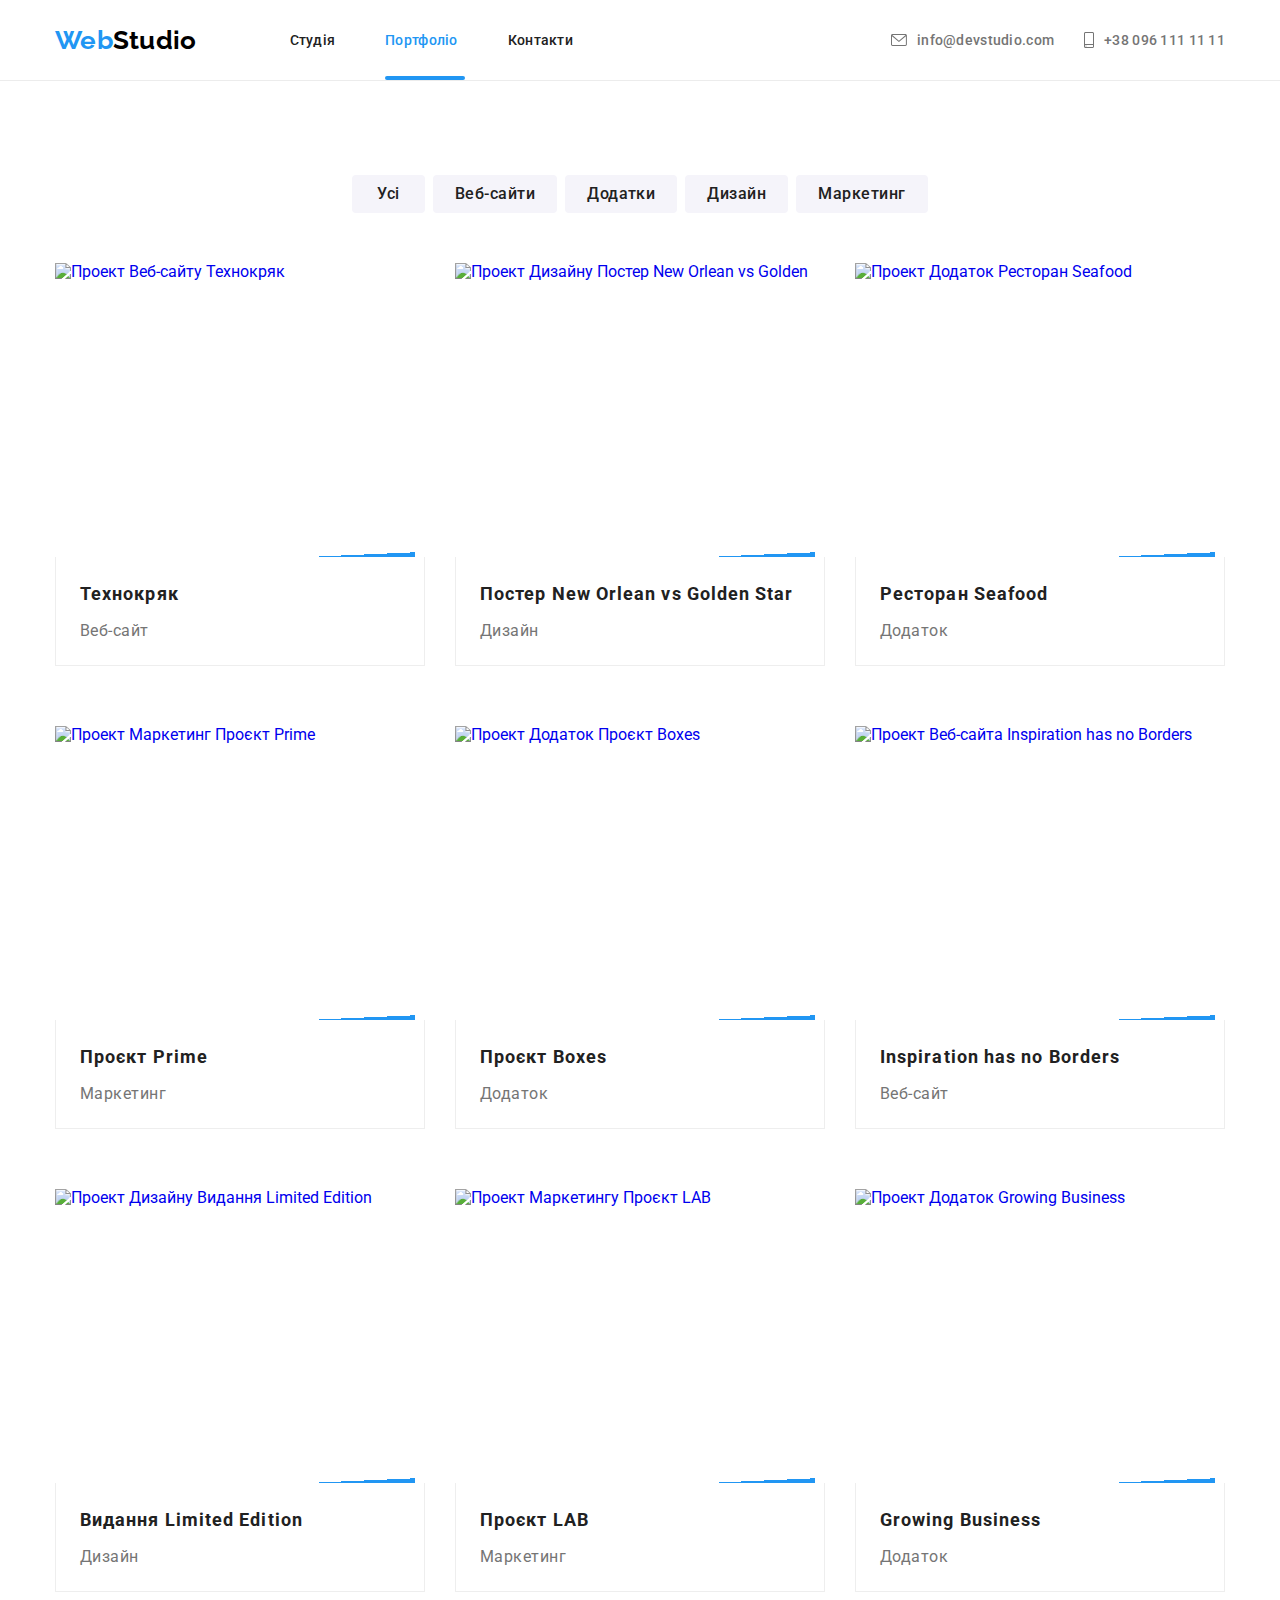
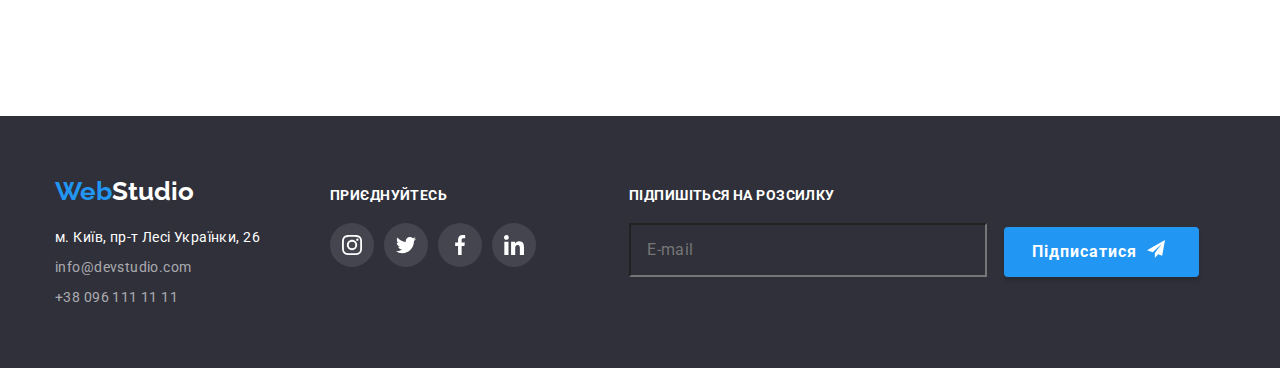
==== portfolio.html @ 95a54a56 "Кнопка в footer" ====
<!DOCTYPE html>
<html lang="uk">
  <head>
    <meta charset="UTF-8" />
    <meta http-equiv="X-UA-Compatible" content="IE=edge" />
    <meta name="viewport" content="width=device-width, initial-scale=1.0" />
    <title>Портфоліо</title>
    <!-- спочатку шрифти -->
    <link rel="preconnect" href="https://fonts.googleapis.com" />
    <link rel="preconnect" href="https://fonts.gstatic.com" crossorigin />
    <link
      rel="stylesheet"
      href="https://fonts.googleapis.com/css2?family=Raleway:wght@700&family=Roboto:wght@400;500;700;900&display=swap"
    />
    <!-- нормалізатор -->
    <link
      rel="stylesheet"
      href="https://cdnjs.cloudflare.com/ajax/libs/modern-normalize/1.0.0/modern-normalize.min.css"
    />
    <!-- мої стилі -->
    <link rel="stylesheet" href="./css/styles.css" />
  </head>
  <body>
    <!-- шапка сайта з навігацією-->
    <header class="header-section">
      <!--Logo-->
      <div class="container header-container">
        <a class="logo header" href="./index.html">
          <span class="logo web">Web</span>
          <span class="logo studio">Studio</span>
        </a>
        <!-- Навігація по сторінках сайта -->
        <nav class="header-nav">
          <ul class="header-nav-list">
            <li class="header-nav-item">
              <a class="header-nav-link" href="./index.html">Студія</a>
            </li>
            <li class="header-nav-item">
              <a class="header-nav-link current" href="./portfolio.html"
                >Портфоліо</a
              >
            </li>
            <li class="header-nav-item">
              <a class="header-nav-link" href="#contacts">Контакти</a>
            </li>
          </ul>
        </nav>
        <!-- Лінки контактів -->
        <ul class="header-contact-list">
          <li class="header-contact-item">
            <a class="header-contact-link" href="mailto:info@devstudio.com">
              <svg class="contact-icon" width="16" height="12">
                <use href="./images/icons.svg#envelope"></use>
              </svg>
              info@devstudio.com
            </a>
          </li>
          <li class="header-contact-item">
            <a class="header-contact-link" href="tel:+380961111111">
              <svg class="contact-icon" width="10" height="16">
                <use href="./images/icons.svg#smartphone"></use>
              </svg>
              +38 096 111 11 11
            </a>
          </li>
        </ul>
      </div>
    </header>
    <!--контент сторінки portfolio-->
    <main>
      <!-- content-portfolio-section-->
      <section class="portfolio-section section">
        <div class="container">
          <h1 class="title-first visually-hidden">Портфоліо</h1>
          <!-- list of buttons=filter portfolio  -->
          <ul class="filter-list">
            <li class="filter-item">
              <button type="button" class="filter-button btn all">Усі</button>
            </li>
            <li class="filter-item">
              <button type="button" class="filter-button btn web">
                Веб-сайти
              </button>
            </li>
            <li class="filter-item">
              <button type="button" class="filter-button btn app">
                Додатки
              </button>
            </li>
            <li class="filter-item">
              <button type="button" class="filter-button btn design">
                Дизайн
              </button>
            </li>
            <li class="filter-item">
              <button type="button" class="filter-button btn marketing">
                Маркетинг
              </button>
            </li>
          </ul>
          <!--  list of project cards  -->
          <ul class="projects-list">
            <!--project1 11 Веб-сайт Технокряк  -->
            <li class="project-item">
              <a class="project-link" href="#">
                <div class="thumb">
                  <img
                    class="project-img"
                    src="./images/project1.jpg"
                    alt="Проект Веб-сайту Технокряк"
                  />
                  <div class="overlay">
                    <p class="overlay-text-project">
                      Ресурс пропонує комплексні пропозиції з різним рівнем
                      функціоналу та сервісів. Все це дозволить відвідувачу
                      отримати вичерпні відомості про компанію чи приватну
                      особу.
                    </p>
                  </div>
                </div>

                <div class="group-portfolio">
                  <h2 class="project-title">Технокряк</h2>
                  <p class="project-type">Веб-сайт</p>
                </div>
              </a>
            </li>
            <!--project2 12 Дизайн Постер New Orlean vs Golden Star -->
            <li class="project-item">
              <a class="project-link" href="#">
                <div class="thumb">
                  <img
                    class="project-img"
                    src="./images/project2.jpg"
                    alt="Проект Дизайну Постер New Orlean vs Golden"
                  />
                  <div class="overlay">
                    <p class="overlay-text-project">
                      Ресурс пропонує комплексні пропозиції з різним рівнем
                      функціоналу та сервісів. Все це дозволить відвідувачу
                      отримати вичерпні відомості про компанію чи приватну
                      особу.
                    </p>
                  </div>
                </div>
                <div class="group-portfolio">
                  <h2 class="project-title">
                    Постер New Orlean vs Golden Star
                  </h2>
                  <p class="project-type">Дизайн</p>
                </div>
              </a>
            </li>
            <!--project3 13 Додаток Ресторан Seafood -->
            <li class="project-item">
              <a class="project-link" href="#">
                <div class="thumb">
                  <img
                    class="project-img"
                    src="./images/project3.jpg"
                    project-title
                    alt="Проект Додаток Ресторан Seafood"
                  />
                  <div class="overlay">
                    <p class="overlay-text-project">
                      Ресурс пропонує комплексні пропозиції з різним рівнем
                      функціоналу та сервісів. Все це дозволить відвідувачу
                      отримати вичерпні відомості про компанію чи приватну
                      особу.
                    </p>
                  </div>
                </div>
                <div class="group-portfolio">
                  <h2 class="project-title">Ресторан Seafood</h2>
                  <p class="project-type">Додаток</p>
                </div>
              </a>
            </li>
            <!--project4 21 Маркетинг Проєкт Prime  -->
            <li class="project-item">
              <a class="project-link" href="#">
                <div class="thumb">
                  <img
                    class="project-img"
                    src="./images/project4.jpg"
                    alt="Проект Маркетинг Проєкт Prime"
                  />
                  <div class="overlay">
                    <p class="overlay-text-project">
                      Ресурс пропонує комплексні пропозиції з різним рівнем
                      функціоналу та сервісів. Все це дозволить відвідувачу
                      отримати вичерпні відомості про компанію чи приватну
                      особу.
                    </p>
                  </div>
                </div>
                <div class="group-portfolio">
                  <h2 class="project-title">Проєкт Prime</h2>
                  <p class="project-type">Маркетинг</p>
                </div>
              </a>
            </li>
            <!--project5 22 Додаток Проєкт Boxes -->
            <li class="project-item">
              <a class="project-link" href="#">
                <div class="thumb">
                  <img
                    class="project-img"
                    src="./images/project5.jpg"
                    alt="Проект Додаток Проєкт Boxes"
                  />
                  <div class="overlay">
                    <p class="overlay-text-project">
                      Ресурс пропонує комплексні пропозиції з різним рівнем
                      функціоналу та сервісів. Все це дозволить відвідувачу
                      отримати вичерпні відомості про компанію чи приватну
                      особу.
                    </p>
                  </div>
                </div>
                <div class="group-portfolio">
                  <h2 class="project-title">Проєкт Boxes</h2>
                  <p class="project-type">Додаток</p>
                </div>
              </a>
            </li>
            <!--project6 23 Веб-сайт Inspiration has no Borders -->
            <li class="project-item">
              <a class="project-link link" href="#">
                <div class="thumb">
                  <img
                    class="project-img"
                    src="./images/project6.jpg"
                    alt="Проект Веб-сайта Inspiration has no Borders"
                  />
                  <div class="overlay">
                    <p class="overlay-text-project">
                      Ресурс пропонує комплексні пропозиції з різним рівнем
                      функціоналу та сервісів. Все це дозволить відвідувачу
                      отримати вичерпні відомості про компанію чи приватну
                      особу.
                    </p>
                  </div>
                </div>
                <div class="group-portfolio">
                  <h2 class="project-title">Inspiration has no Borders</h2>
                  <p class="project-type">Веб-сайт</p>
                </div>
              </a>
            </li>
            <!--project7 31 Дизайн Видання Limited Edition -->
            <li class="project-item">
              <a class="project-link link" href="#">
                <div class="thumb">
                  <img
                    class="project-img"
                    src="./images/project7.jpg"
                    alt="Проект Дизайну Видання Limited Edition"
                  />
                  <div class="overlay">
                    <p class="overlay-text-project">
                      Ресурс пропонує комплексні пропозиції з різним рівнем
                      функціоналу та сервісів. Все це дозволить відвідувачу
                      отримати вичерпні відомості про компанію чи приватну
                      особу.
                    </p>
                  </div>
                </div>
                <div class="group-portfolio">
                  <h2 class="project-title">Видання Limited Edition</h2>
                  <p class="project-type">Дизайн</p>
                </div>
              </a>
            </li>
            <!--project8 32 Мркетинг Проєкт LAB -->
            <li class="project-item">
              <a class="project-link link" href="#">
                <div class="thumb">
                  <img
                    class="project-img"
                    src="./images/project8.jpg"
                    alt="Проект Маркетингу Проєкт LAB"
                  />
                  <div class="overlay">
                    <p class="overlay-text-project">
                      Ресурс пропонує комплексні пропозиції з різним рівнем
                      функціоналу та сервісів. Все це дозволить відвідувачу
                      отримати вичерпні відомості про компанію чи приватну
                      особу.
                    </p>
                  </div>
                </div>
                <div class="group-portfolio">
                  <h2 class="project-title">Проєкт LAB</h2>
                  <p class="project-type">Маркетинг</p>
                </div>
              </a>
            </li>
            <!--project9 33 Додаток Growing Business -->
            <li class="project-item">
              <a class="project-link link" href="#">
                <div class="thumb">
                  <img
                    class="project-img"
                    src="./images/project9.jpg"
                    alt="Проект Додаток Growing Business"
                  />
                  <div class="overlay">
                    <p class="overlay-text-project">
                      Ресурс пропонує комплексні пропозиції з різним рівнем
                      функціоналу та сервісів. Все це дозволить відвідувачу
                      отримати вичерпні відомості про компанію чи приватну
                      особу.
                    </p>
                  </div>
                </div>
                <div class="group-portfolio">
                  <h2 class="project-title">Growing Business</h2>
                  <p class="project-type">Додаток</p>
                </div>
              </a>
            </li>
          </ul>
        </div>
      </section>
    </main>
    <footer class="footer-section" id="contacts">
      <div class="container footer-combine">
        <div class="footer-left">
          <a class="logo footer" href="./index.html"
            ><span class="logo web">Web</span
            ><span class="logo studio">Studio</span>
          </a>
          <address class="address-section">
            <ul class="footer-list">
              <li class="footer-list-item">
                <a
                  class="footer-link map"
                  href="https://goo.gl/maps/kqAVkC1o9cEqBrma6"
                  target="_blank"
                  rel="noopener noreferrer nofollow"
                  >м. Київ, пр-т Лесі Українки, 26</a
                >
              </li>
              <li class="footer-list-item">
                <a class="footer-link" href="mailto:info@devstudio.com"
                  >info@devstudio.com</a
                >
              </li>
              <li class="footer-list-item">
                <a class="footer-link" href="tel:+380961111111"
                  >+38 096 111 11 11</a
                >
              </li>
            </ul>
          </address>
        </div>
        <div class="footer-right">
          <p class="social-text">приєднуйтесь</p>
          <ul class="social-link-list footer">
            <li class="social-link-item">
              <a href="" class="social-link-button footer">
                <svg class="social-link-icon" width="20" height="20">
                  <use href="./images/icons.svg#instagram"></use>
                </svg>
              </a>
            </li>
            <li class="social-link-item">
              <a href="" class="social-link-button footer">
                <svg class="social-link-icon" width="20" height="20">
                  <use href="./images/icons.svg#twitter"></use>
                </svg>
              </a>
            </li>
            <li class="social-link-item">
              <a href="" class="social-link-button footer">
                <svg class="social-link-icon" width="20" height="20">
                  <use href="./images/icons.svg#facebook"></use>
                </svg>
              </a>
            </li>
            <li class="social-link-item">
              <a href="" class="social-link-button footer">
                <svg class="social-link-icon" width="20" height="20">
                  <use href="./images/icons.svg#linkedin"></use>
                </svg>
              </a>
            </li>
          </ul>
        </div>
        <form  class="footer-form">
          <label for="form-input" class="label-block">
            <span class="span-label">Підпишіться на розсилку</span>
            <input type="email"id="form-input" name="form-input"  placeholder="E-mail">
            <button type="submit" class="submit-btn btn">
              <span class="">Підписатися</span>
              <svg class="submit-icon" width="24" height="24">
                  <use href="./images/icons.svg#submit"></use>
                </svg>
            </button>
          </label>
        </form>
      </div>
    </footer>
  </body>
</html>
---- css/styles.css ----
/* змінні */
/* палітра проекта */
:root {
  --prime-bg-color--: #ffffff; /*білий*/
  --second-bg-color--: #2f303a; /*темно сірий*/
  --title-ccolor--: #212121; /*чорний*/
  --accent-color--: #2196f3; /*голубий*/
  --text-color--: #757575; /*сірий*/
  --button-bg-color--: #f5f4fa;
  --icon-color--: #afb1b8; /*світло сірий */

  /* шрифти проекта  */
  --prime-font-family--: "Roboto", sans-serif;
  --second-font-family--: "Raleway", sans-serif;
  /* Властивості для переходів */
  --color--: color;
  --fill--: fill;
  --bgcolor--: background-color;
  --bordercolor--: border-color;
  --filter--: filter;
  --transform--: transform;
  --duration--: 250ms;
  --cubic--: cubic-bezier(0.4, 0, 0.2, 1);
}
/* глобальні налаштування */
body {
  font-family: var(--prime-font-family--); /*'Roboto', sans-serif*/
  color: var(--text-color--);
  background-color: var(--prime-bg-color--);
}

/* reset  обнулюємо відступи/стилі призначені browser*/
h1,
h2,
h3,
h4,
h5,
h6,
p {
  margin: 0;
}

ul {
  margin: 0;
  padding: 0;
  list-style: none;
}
li {
  margin: 0;
  padding: 0;
}

img {
  display: block;
}
a {
  text-decoration: none;
}
/*загальне налаштування для кнопок */
.btn {
  font-family: var(--prime-font-family--);
  border: none;
  cursor: pointer;
}
/* активна кнопка */
.active {
  color: var(--prime-bg-color--);
  background: var(--accent-color--);
}

/* скриває елемент */
.visually-hidden {
  position: fixed;
  transform: scale(0);
}
/* більший контейнер */
.big-container {
  max-width: 1600px;
  margin: 0 auto; /* батько центрує  в собі*/
}

/* меньший контейнер  */
.container {
  width: 1200px;
  margin: 0 auto; /*вертик забирає горизонт центрує блоковий*/
  padding: 0 15px;
}
/* спільна властивість секцій */
.section {
  padding-bottom: 94px;
}

.uppercase {
  text-transform: uppercase;
}

/* h1 */
.title-first {
  font-weight: 900;
  font-size: 44px;
  line-height: calc(60 / 44);
  text-align: center;
  letter-spacing: 0.06em;
  text-transform: uppercase;
  color: var(--title-color--);
}
/* h2 */
.title-second {
  font-weight: 700;
  font-size: 36px;
  line-height: calc(42 / 36);
  text-align: center;
  letter-spacing: 0.03em;
  color: var(--title-ccolor--);
}
/* h3 */
.title-third {
  font-weight: 700;
  font-size: 14px;
  line-height: calc(16 / 14);
  letter-spacing: 0.03em;
  text-align: center;
  /* text-transform: uppercase; */
  color: var(--title-ccolor--);
}

/* стилі header */

.header-section {
  /* спільний шрифт */
  font-weight: 500;
  font-size: 14px;
  line-height: calc(16 / 14);
  letter-spacing: 0.02em;

  /* margin-bottom:21px; */
}
/* logo */
.logo {
  font-family: "Raleway", sans-serif;
  font-weight: 700;
  font-style: normal;
  font-size: 26px;
  line-height: calc(31 / 26);
  letter-spacing: 3%;
}
.logo.header {
  display: flex;;
  transition:transform 500ms linear;
}
.logo.web {
  color: var(--accent-color--);
}
.logo.studio {
  display: inline-block;
  margin-right: 93px;
  color: #000;
}
.logo.header:hover{
  transform:scale(2);
}
.header-section {
  border-bottom: 1px solid#ECECEC;

}
/* весь header у flex container */
.header-container {
  display: flex;
  /* justify-content: space-between; */
  align-items: center;

}
/* Навігація по сторінках сайта */
/* навігація  в header  flex container*/
.header-nav-list {
  display: flex;
  justify-content: space-between;
  margin-right: 318px;
}
/* елементи навігації */
.header-nav-item:not(:last-child) {
  margin-right: 50px;
}


/* padding link збільшує зону клікабельності */
.header-nav-link {
  position: relative;
  color: var(--title-ccolor--);
  padding: 32px 0px;
  transition: var(--color--) var(--duration--) var(--cubic--)
 }

 /* hover на посиланнях в навігації */
.header-contact-link:focus,
.header-contact-link:hover,
.header-nav-link:focus,
.header-nav-link:hover
 {
  color: var(--accent-color--);
  
}

.header-nav-link.current::after {
  position: absolute;
  bottom: 0;
  left: 0;
  content: "";
  display: block; /*даємо геометрію бо псевдокласи рядкові ел-ти*/
  width: 110%; /*риска шириною батька header-nav-link*/
  height: 4px; /*висота риски*/
  border-radius: 4px; /*заокруглена*/
  background-color: var(--accent-color--);
  transition: var(--bgcolor--)var(--duration--)var(--cubic--),
              transform 300ms linear;
   
}
.header-nav-link.current:hover:after {
  transform:rotate(180deg);
}

/* hover/focus на контакти в header */
.header-contact-link:focus,
.header-contact-link:hover .contact-icon {
  fill: var(--accent-color--);
  color: var(--accent-color--);
}

/* .header-nav-link.current:hover:after {
  transform: scale(2);
 } */

/* підсвітка посилання активної сторінки */
.current {
  color: var(--accent-color--);
}
/* Контакт ліст у flex щоб поставити у рядок */
.header-contact-list {
  display: flex;
  margin: 0 auto;
  gap: 30px;
}
/* .header-contact-item:not(:first-child) {
  margin-left: 30px;
} */

/* вигляд мейл і телефон */
.header-contact-link {
  display: flex;
  justify-content: center;
  align-items: center;
  color: var(--text-color--);
  padding: 32px 0px;
  gap: 10px;
  transition: var(--fill--) var(--duration--) var(--cubic--),
              var(--color--) var(--duration--) var(--cubic--);
}
/* колір  від  link-батька */
.contact-icon {
  display: block;
  fill: currentColor;
  transition: var(--fill--) var(--duration--) var(--cubic--),
              var(--color--) var(--duration--) var(--cubic--);
}

/* hover/focus на контакти в header */
.header-contact-link:focus,
.header-contact-link:hover .contact-icon {
  fill: var(--accent-color--);
  color: var(--accent-color--);
}



/* стилі index */
/* секція hero */
/* hero  title-first */

.hero-section {
  color: var(--prime-bg-color--); /*білий*шрифт */
  background: var(--second-bg-color--);
  background-image: linear-gradient(
      to bottom right,
      rgba(47, 48, 58, 0.4),
      rgba(47, 48, 58, 0.4)
    ),
    url("../images/hero.jpg");
  padding-top: 200px;
  padding-bottom: 200px;
}
/* анімація елемент падає зверху букви розїжджаються і все стає на місце */
@keyframes slide-to-bottom {
  0% {
    opacity: 0;
    transform: perspective(200px) translateY(-50px);
  }
  50% {
    opacity: 0.5;
    transform: perspective(200px) translateY(0);
    letter-spacing: 0.15em;
  }
  100% {
    opacity:1;
    transform: perspective(200px) translateY(0);
    letter-spacing: 0.06em;
  }
}

.title-first.hero-title {
  margin-left: auto;
  margin-right: auto;
  margin-bottom: 30px;
  width: 696px;
  animation: slide-to-bottom 5s linear 200ms both;
}

.hero-button {
  padding: 10px 32px;
  font-weight: 700;
  font-size: 16px;
  line-height: calc(30 / 16);
  letter-spacing: 0.06em;
  background-color: var(--accent-color--);
  color: var(--prime-bg-color);
  box-shadow: 0px 4px 4px rgba(0, 0, 0, 0.15);
  border-radius: 4px;
  display: block;
  margin: 0 auto; /*вертик забирає горизонтально центрує*/
  transition: var(--bgcolor--) var(--duration--) var(--cubic--);
  opacity:0;
  animation: butjump 300ms ease-out 1s 14 alternate-reverse forwards;
}
/*  */
@keyframes butjump {
  0% {
     opacity:0.5;
      transform:perspective(400px) translateY(-10px);
     }
    100% {
      opacity:1;
        transform:perspective(400px) translateY(0);
  }
}
.hero-button:focus,
.hero-button:hover {
  background-color: #188ce8;
}
/* підкладка для модального вікна */
.backdrop {
  position: fixed;
  top: 0;
  left: 0;
  width: 100%;
  height: 100%;
  background: rgba(0, 0, 0, 0.2);
  opacity:1;
  transition: opacity var(--duration--) var(--cubic--),
              visibility var(--duration--) var(--cubic--);
   
}
/* модальне вікно */
.modal {
  position: absolute;
  width:528px;
  height: 581px;
  right: 50%;
  top: 50%;
  transform: translate(50%, -50%) scale(1);
  background-color: #ffffff;
  box-shadow: 0px 1px 3px rgba(0, 0, 0, 0.12), 0px 1px 1px rgba(0, 0, 0, 0.14),
    0px 2px 1px rgba(0, 0, 0, 0.2);
  border-radius: 4px;
  transition:var(--transform--) 500ms var(--cubic--) ,
             var(--tramsform--) 500ms var(--cubic--);
  
 
}

.backdrop.is-hidden .modal {
  /* transform:translateX(-50%) translateY(-70%); */
  transform:scale(0.1);
}

/* .hero-button:active .modal{
 animation:modaltoggle 2s linear forwards;
}
.btn-close:active .modal {
 animation:modaltoggle 2s linear reverse forwards;
}  */
/* toggle */
.backdrop.is-hidden {
  visibility: hidden;
  opacity: 0;
  pointer-events: none;
}
.modal-text {
  padding-top: 40px;
}
/* кнопка закриття в модальному вікні */
.btn-close {
  position: absolute;
  top: 8px;
  right: 8px;
  background-color: #fff; /*фон кнопки*/
  display: block;
  padding: 0;
}
.icon-close {
  /* background-color:inherit; */
  fill: #fff; /*фон іконки*/
  /* хрестик,коло stroke :/*var(--button-bg-color--); */
}

/* секція Особливості */
/* feature-section */
/* h2 схований */
/* h3 - .tille-third */
/* feature-section обгорнута в  container 1200px */
.feature-section {
  padding-top: 94px;
}

/* список feature ставимо в рядок */
.feature-list {
  display: flex;
  justify-content: space-between;
}
/* заголовки в li feature-list */
.feature-list .title-third {
  text-align: left;
  margin-bottom: 10px;
}
/* p в li */
.feature-text {
  font-size: 14px;
  line-height: calc(24 / 14);
  letter-spacing: 0.03em;
  color: var(--text-color--);
}
/* колекція контайнера flex-list * /
/* всі елементи однакової величини на main axis */
.feature-list-item {
  flex-basis: 270px;
}
/* відстань між всіма ел-ми колекції крім останнього */
.feature-list-item:not(:last-child) {
  margin-right: 30px;
}
.icon-block {
  background: var(--button-bg-color--);
  border-radius: 4px;
  padding: 25px 100px;
  margin-bottom: 30px;
}
.feature-icon {
  display: block;
}
/* секція deal Чим ми займаємось */
/*h2 - .title-second*/

.container .deal {
  margin: 0px 15px;
}

.title-second.deal-title {
  margin-bottom: 50px;
}
/* картинки в рядок */
.deal-list {
  display: flex;
  justify-content: space-between;
}
/* Якщо змінити к-ть картинок поки не знаю що написати замість 3 */
/* img  діти li які є ел-ми flex container тому унаслідують наступне  */
.deal-list-item {
  flex-basis: calc((100% - 30px * 2) / 3);
}
/* обгортка для фоток чим ми займаємось */
.wrapper {
  /*відносно нього overlay-box з текстом на темному фоні*/
  position: relative;
}
.deal-list-img {
  width: 370px;
  max-height: 294px;
}
/* блок з текстом */
.overlay-box {
  position: absolute;
  width: 100%;
  bottom: 0;
  left: 0;
  background-color: rgba(47, 48, 58, 0.8);
}
/* сам текст  */
.overlay-text {
  font-weight: 700;
  font-size: 14px;
  line-height: calc(16 / 14);
  letter-spacing: 0.03em;
  text-transform: uppercase;
  color: #ffffff;
  text-align: center;
  padding: 27px;
  text-align: center;
}

/* .deal-list-item:not(:last-child) {
  margin-right:30px;
 } */

/* секція Наша команда */
/* h2 Наша команда - title-second */
.team-section {
  background: #f5f4fa;
  padding-top: 94px;
  padding-bottom: 94px;
}

.team-title.title-second {
  margin-bottom: 50px;
}

.team-cards-list {
  display: flex;

  justify-content: center;
}

.team-card-item {
  background-color: var(--prime-bg-color--);
  box-shadow: 0px 1px 3px rgba(0, 0, 0, 0.12), 0px 1px 1px rgba(0, 0, 0, 0.14),
    0px 2px 1px rgba(0, 0, 0, 0.2);
  border-radius: 0px 0px 4px 4px;
  margin-right: 30px;
  flex-basis: calc((100%-30px * 3) / 4);
  /* overflow:hidden; */
  transition: var(--transform--) 1s var(--cubic--);
}

.team-card-item:last-child {
  margin-right: 0px;
}
.team-card-item:hover {
  transform: scale(1.5);
}

.card-image {
  display: block;
  width: 270px;
  margin-bottom: 30px;
}
/* h3 - card-name title-second */
.card-name {
  font-weight: 500;
  font-size: 16px;
  line-height: calc(18.75 / 1 6);
  letter-spacing: 0.03em;
  color: var(--title-ccolor--);
  text-align: center;
  margin-bottom: 10px;
}

/* position */
.card-position {
  font-size: 16px;
  line-height: calc(18.75 / 16);
  text-align: center;
  letter-spacing: 0.03em;
  color: var(--text-color--);
  /* margin-bottom: 16px; */
}
/* список іконом посилань соціальних мереж в рядок*/
.social-link-list {
  display: flex;
  gap: 10px;
  justify-content: space-between;
  align-items: center;
  margin: 16px 32px 30px;
}

/* кругла кнопка на соцмережі */
.social-link-button {
  /* display: block; */
  display: flex;
  width: 44px;
  height: 44px;
  justify-content: center;
  align-items: center;
  border-radius: 50%;
  /* padding: 12px; */
  color: var(--icon-color--);
  transition: var(--color--) var(--duration--) var(--cubic--),
    var(--bgcolor--) var(--duration--) var(--cubic--);
}
/* колір іконка соцмереж наслідує від кнопки-батька*/
.social-link-icon {
  fill: currentColor;
}
/* реакція  на наведення на іконки соцмерех*/
.social-link-button:hover,
.social-link-button:focus {
  background-color: var(--accent-color--);
  color: var(--prime-bg-color--);
}

/* секція Постійні клієнти */
.client-section {
  padding-top: 94px;
  padding-bottom: 94px;
}
.title-client {
  margin-bottom: 50px;
}
.client-list {
  display: flex;
  justify-content: center;
  align-items: center;
  gap: 30px;
}

.client-link {
  display: flex;
  width: 170px;
  height: 92px;
  justify-content: center;
  align-items: center;
  /* margin: 16px 32px; */
  color: var(--icon-color--);
  border: 1px solid var(--icon-color--);
  border-radius: 4px;
  transition: var(--color--) var(--duration--) var(--cubic--),
    var(--bordercolor--) var(--duration--) var(--cubic--);
  overflow: hidden;
}
.client-icon {
  fill: currentColor;
}

.client-link:hover,
.client-link:focus {
  border-color: var(--accent-color--);
  color: var(--accent-color--);
  transform: scale(2);
}

/* porfolio section */
/* h1 Портфоліо -title-first схований */
/* розширяємо секцію щоб контент відступаєв від фільтра */
.portfolio-section {
  padding-top: 94px;
}

/* меню фільтра проектів */
/* ul - flex container */
.filter-list {
  display: flex;
  justify-content: center;
  gap: 8px;
  margin-bottom: 50px;
}

/* кнопка фільтра за замовчанням inline */

.filter-button {
  display: inline-block;
  text-align: center;
  font-weight: 500;
  font-size: 16px;
  line-height: calc(26 / 16);
  letter-spacing: 0.03em;
  color: var(--title-ccolor--);
  background: var(--button-bg-color--);
  border-radius: 4px;
  padding: 6px 22px;
  scale:(0.99);
  transition: var(--color--)   var(--duration--) var(--cubic--),
              var(--bgcolor--) var(--duration--) var(--cubic--),
              var(--transform--)  var(--duration--) var(--cubic--);                ;
}

.filter-button.all {
  padding: 6px 25px;
}

/* кнопки фільтра проектів при hover */
.filter-button:focus,
.filter-button:hover {
  color: var(--prime-bg-color--);
  background-color: var(--accent-color--);
  transform:scale(1.15);
}

/* projects */
/* h2 - title-econd  */
.project-img {
  width: 370px;
  height: 294px;
}

/* згрупування під карткою портфоліо */
.group-portfolio {
  width: 370px;
  padding: 19px 24px 19px 24px;
  border: 1px solid #eeeeee;
  border-top: none;
}

/*h2 title-project */
.project-title {
  font-weight: 700;
  font-size: 18px;
  line-height: calc(36 / 18);
  letter-spacing: 0.06em;
  color: var(--title-ccolor--);
  margin-bottom: 4px;
}

.project-type {
  font-size: 16px;
  line-height: calc(30 / 16);
  letter-spacing: 0.03em;
  color: var(--text-color--);
}

/* проекти в рядок з переносом по 4 з gap 30px */
.projects-list {
  display: flex;
  flex-wrap: wrap;
  gap: 30px;
}
/* проект */
.project-item {
  background: #ffffff;
  /* flex-basis: calc((100%-30px * 2) / 3); */
  margin-bottom: 30px;
  transition: var(--filter--) var(--duration--) var(--cubic--);
}
/* кожному 3му забрати правий маржин */
/* .project-item:nth-child(3n){
 margin-right:0px;
}
/* останнім 3м забрати нижній маржин */
/*.project-item:nth-last-child(-n+3){
 margin-bottom:0px;
} */

.project-item:hover,
.project-item:focus {
  filter: drop-shadow(0px 4px 4px rgba(0, 0, 0, 0.25));
}

.project-item:hover .overlay {
  transform: perspective(300px)translatey(0) rotateY(360deg);
  
}
/* тумба для малюнка що закриє overlay при hover */
.thumb {
  position: relative;
  overflow: hidden;
}
/* вікно з текстом при hover проекта замість картинки */
.overlay {
  position: absolute;
  top: 0;
  left: 0;
  width: 100%; /* на весь img*/
  height: 100%;
  display: flex;
  align-items: center;
  justify-content: center;
  background-color: var(--accent-color--);
  transform: perspective(300px)translateY(101%) rotateY(5deg);
  transition: var(--transform--) 2000ms var(--cubic--) ,
              var(--transform--) 2000ms var(--cubic--) ;

}

.overlay-text-project {
  font-size: 18px;
  line-height: calc(28 / 18);
  letter-spacing: 0.03em;
  color: var(--prime-bg-color--);
  /* outline: 1px solid red; */
  padding: 63px 24px;
}

/* стилі footer*/
.footer-section {
  background: var(--second-bg-color--);
  padding-top: 60px;
  padding-bottom: 60px;
  /* border-top: 0px solid transparent; */
}
/* спільний шрифт для блоку address */
.footer-section .logo.studio {
  display: inline-block;
  color: var(--prime-bg-color--);
  margin-right: 0px;
}
/* обгорнули в div щоб зобити блочним*/
.logo.footer {
  display: inline-block;
  margin-bottom: 20px;
}

.footer-link {
  color: rgba(255, 255, 255, 0.6);
  font-style: normal;
  font-size: 14px;
  line-height: calc(21 / 14);
  letter-spacing: 0.03em;
  transition: var(--color--) var(--duration--) var(--cubic--);
}
/* реакція на наведення мишки або клавіатури на любий лінк футера */
.footer-link:hover,
.footer-link:focus {
  color: var(--accent-color--);
}

.footer-list-item:not(:last-child) {
  margin-bottom: 9px;
}

/* адреса  */
.footer-link.map {
  color: var(--prime-bg-color--);
  transition: var(--color--) var(--duration--) var(--cubic--);
}

.footer-link.map:hover,
.footer-link.map:focus {
  color: var(--accent-color--);
}
.footer-combine {
  display: flex;
  /* gap: 70px; */
  align-items: baseline;
}
.footer-left{
  margin-right:70px
}
.social-text,.span-label {
  color: var(--prime-bg-color--);
  font-weight: 700;
  font-size: 14px;
  line-height: calc(16 / 14);
  letter-spacing: 0.03em;
  text-transform: uppercase;
}
.footer-right {
  display: flex;
  flex-direction: column;
  gap: 20px;
  align-content: flex-start;
  margin-right:93px;
}
.social-link-list.footer {
  margin: 0 auto;
}
.social-link-button.footer {
  color: var(--prime-bg-color--);
  background: rgba(255, 255, 255, 0.1);
  transition: var(--bgcolor--) var(--duration--) var(--cubic--);
}
.social-link-button.footer:hover,
.social-link-button.footer:focus {
  background-color: var(--accent-color--);
}
/* Форми підписки */
.footer-form {
  width:570px;
  position:relative;
}
.span-label {
  display:block;
  margin-bottom:20px;
  text-transform: uppercase;
}

#form-input{
  background-color:var(--second-bg-color--);
  color:var(--prime-bg-color--);
  font-weight: 400;
  font-size: 16px;
  line-height: calc(20 /16);
  letter-spacing: 0.03em;;
  width: 358px;

  padding-left:16px;
  padding-top: 15px;
  padding-bottom:15px;

  margin-right:12px;
 
}
.submit-btn{
position:absolute;
right:0;
bottom:0;  
font-weight: 700;
font-size: 16px;
line-height: calc(30 / 16);
letter-spacing: 0.06em;
display: flex;
align-items: center;
text-align: center;
gap:10px;
color: var(--prime-bg-color--);
background-color: var(--accent-color--); 
box-shadow: 0px 4px 4px rgba(0, 0, 0, 0.15);
border-radius: 4px;
padding:10px 28px ;
}

.submit-btn:focus,
.submit-btn:hover {
  background-color: #188ce8;
}
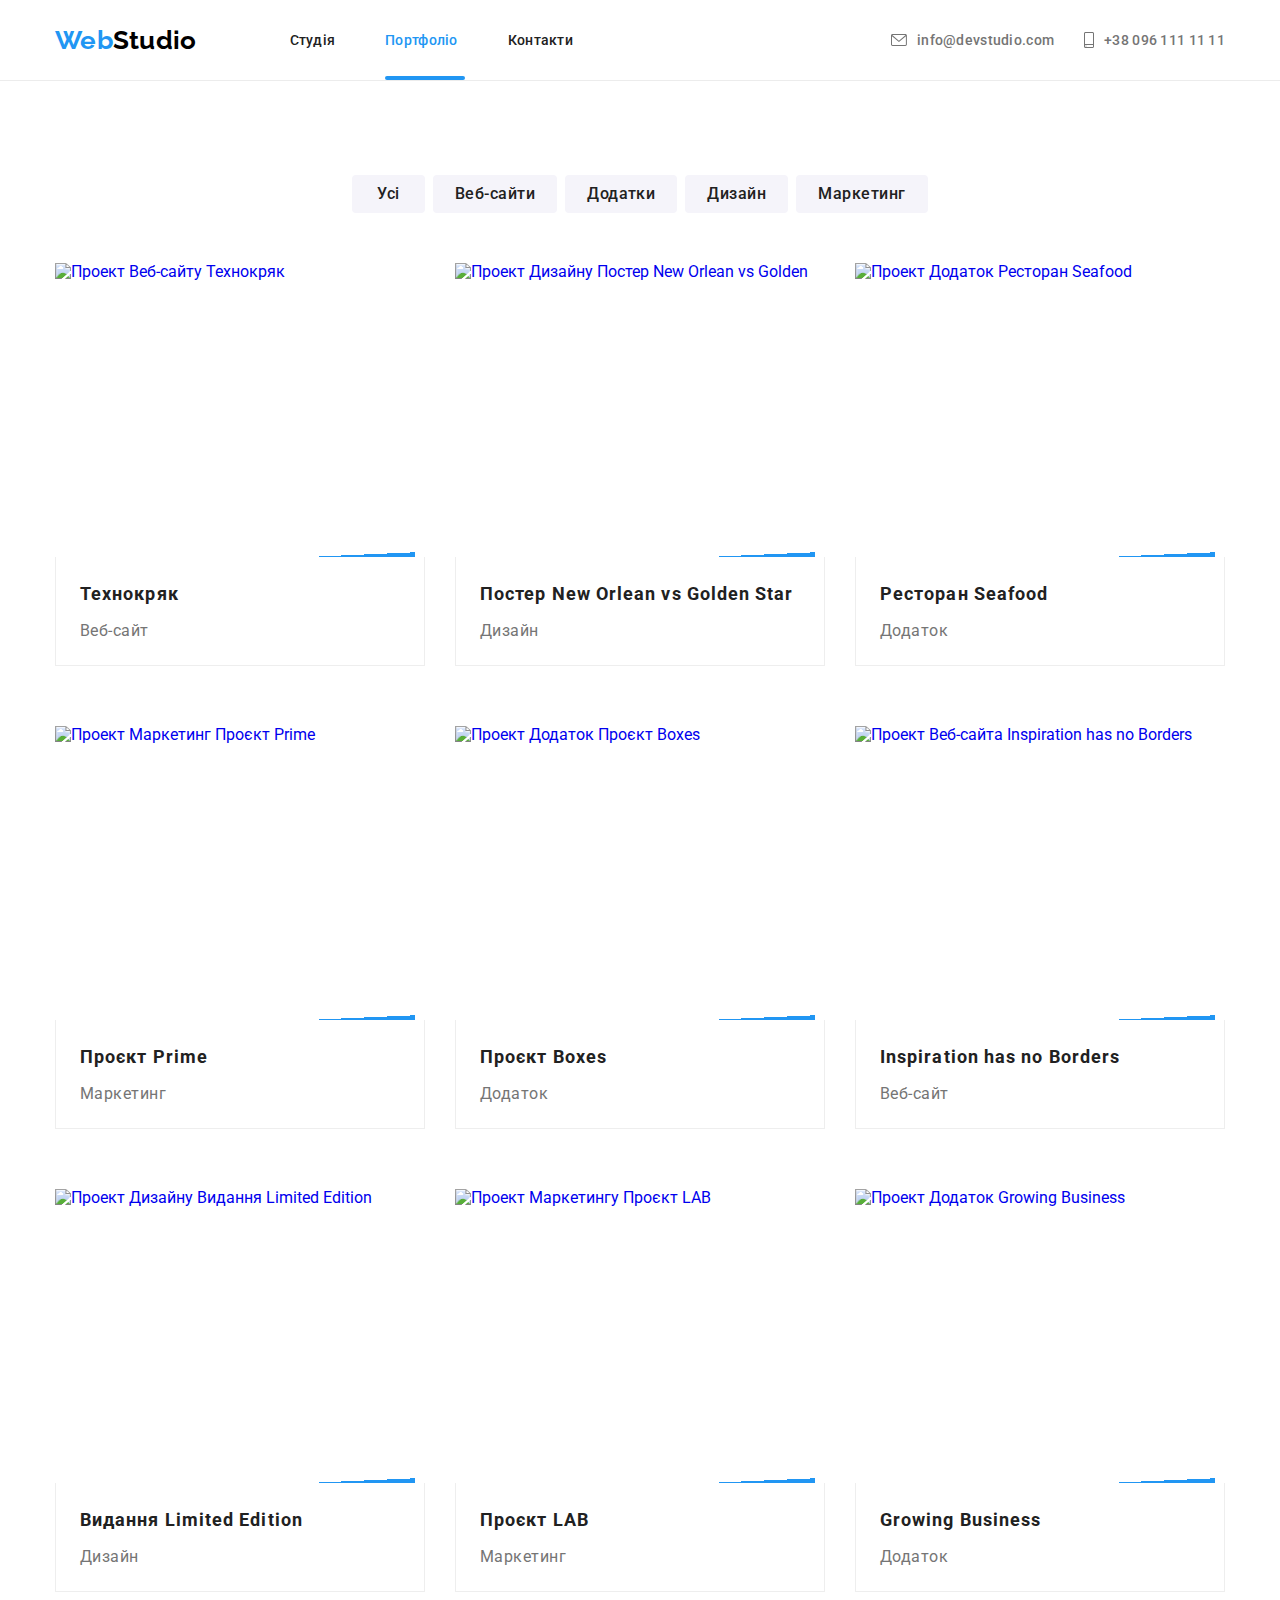
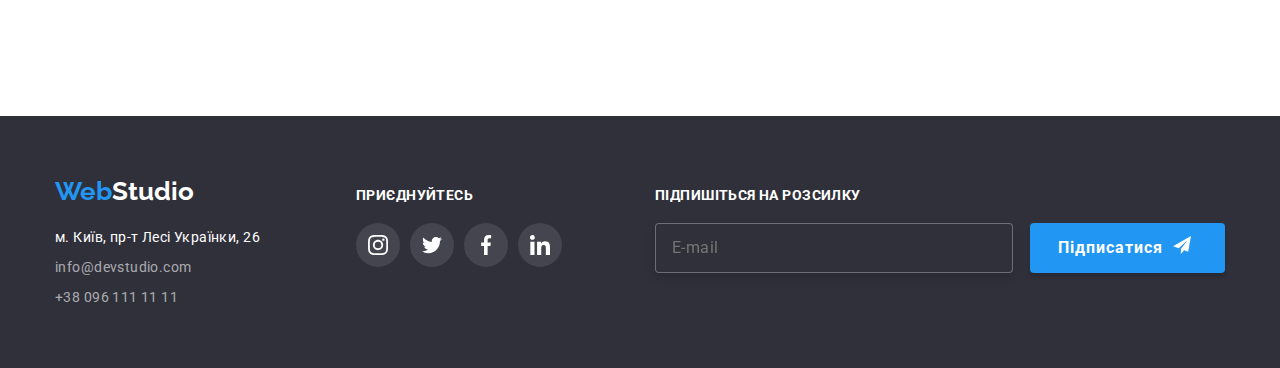
==== commit 2551dc5b: "footer correction" ====
--- a/portfolio.html
+++ b/portfolio.html
@@ -324,7 +324,7 @@
         </div>
       </section>
     </main>
-    <footer class="footer-section" id="contacts">
+     <footer class="footer-section" id="contacts">
       <div class="container footer-combine">
         <div class="footer-left">
           <a class="logo footer" href="./index.html"
@@ -355,7 +355,7 @@
             </ul>
           </address>
         </div>
-        <div class="footer-right">
+        <div class="footer-center">
           <p class="social-text">приєднуйтесь</p>
           <ul class="social-link-list footer">
             <li class="social-link-item">
@@ -388,7 +388,7 @@
             </li>
           </ul>
         </div>
-        <form  class="footer-form">
+         <form  class="footer-form" autocomplete="on" > <!-- method="post" -->
           <label for="form-input" class="label-block">
             <span class="span-label">Підпишіться на розсилку</span>
             <input type="email"id="form-input" name="form-input"  placeholder="E-mail">
--- a/css/styles.css
+++ b/css/styles.css
@@ -785,7 +785,9 @@
   padding: 63px 24px;
 }
 
-/* стилі footer*/
+/* секція footer*/
+
+
 .footer-section {
   background: var(--second-bg-color--);
   padding-top: 60px;
@@ -803,8 +805,12 @@
   display: inline-block;
   margin-bottom: 20px;
 }
+.footer-list {
+width:231px;
+}
 
 .footer-link {
+  
   color: rgba(255, 255, 255, 0.6);
   font-style: normal;
   font-size: 14px;
@@ -848,12 +854,13 @@
   letter-spacing: 0.03em;
   text-transform: uppercase;
 }
-.footer-right {
+.footer-center {
   display: flex;
   flex-direction: column;
   gap: 20px;
   align-content: flex-start;
-  margin-right:93px;
+  justify-content:flex-start;
+  margin-right: 93px;
 }
 .social-link-list.footer {
   margin: 0 auto;
@@ -888,10 +895,12 @@
   width: 358px;
 
   padding-left:16px;
-  padding-top: 15px;
-  padding-bottom:15px;
-
+  padding-top: 14px;
+  padding-bottom:14px;
   margin-right:12px;
+  border: 1px solid rgba(255, 255, 255, 0.3);
+  filter: drop-shadow(0px 4px 4px rgba(0, 0, 0, 0.15));
+  border-radius: 4px;
  
 }
 .submit-btn{
